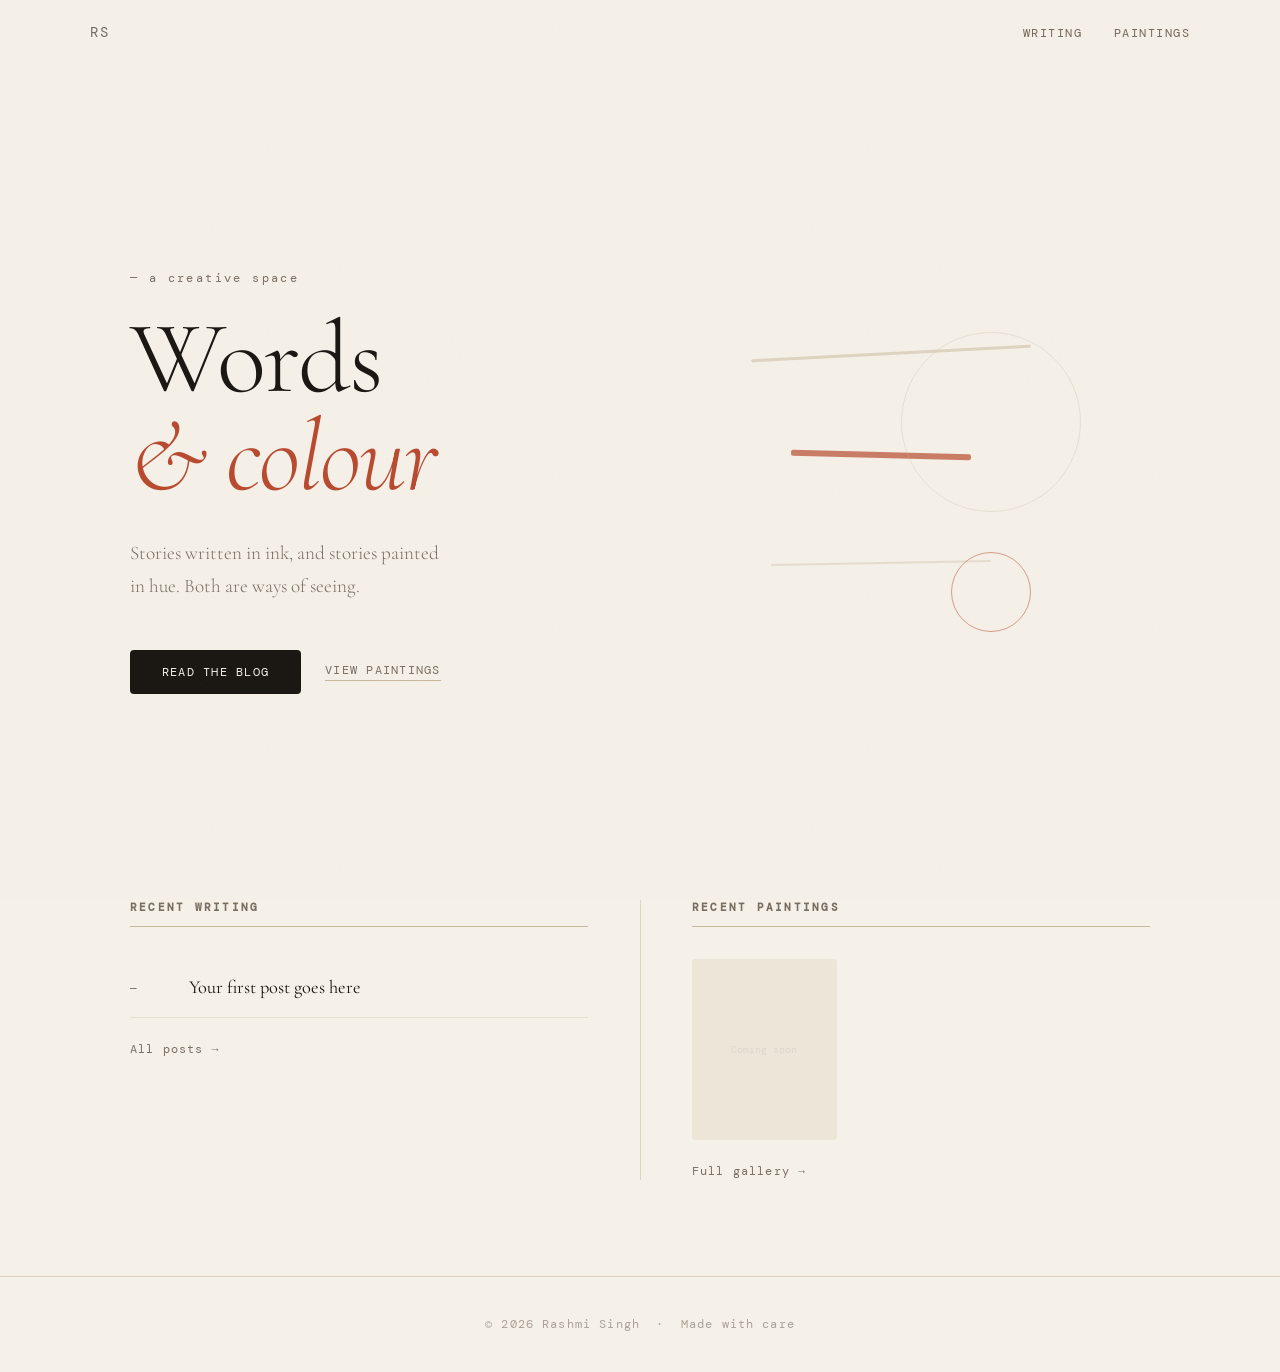
==== index.html @ 6bf6be03 "Add site structure for blogs and paintings" ====
<!DOCTYPE html>
<html lang="en">
<head>
  <meta charset="UTF-8" />
  <meta name="viewport" content="width=device-width, initial-scale=1.0"/>
  <title>Rashmi Singh — Words & Art</title>
  <link rel="preconnect" href="https://fonts.googleapis.com">
  <link href="https://fonts.googleapis.com/css2?family=Cormorant+Garamond:ital,wght@0,300;0,400;0,600;1,300;1,400&family=DM+Mono:wght@300;400&display=swap" rel="stylesheet">
  <link rel="stylesheet" href="assets/css/styles.css">
</head>
<body>

  <div class="noise"></div>

  <header class="site-header">
    <div class="header-inner">
      <a href="index.html" class="wordmark">RS</a>
      <nav>
        <a href="blogs/index.html">Writing</a>
        <a href="paintings/index.html">Paintings</a>
      </nav>
    </div>
  </header>

  <main class="hero">
    <div class="hero-text">
      <p class="eyebrow">— a creative space</p>
      <h1>Words<br/><em>&amp; colour</em></h1>
      <p class="tagline">Stories written in ink, and stories painted in hue. Both are ways of seeing.</p>
      <div class="cta-row">
        <a href="blogs/index.html" class="cta-primary">Read the blog</a>
        <a href="paintings/index.html" class="cta-secondary">View paintings</a>
      </div>
    </div>
    <div class="hero-visual">
      <div class="canvas-deco">
        <div class="stroke s1"></div>
        <div class="stroke s2"></div>
        <div class="stroke s3"></div>
        <div class="circle c1"></div>
        <div class="circle c2"></div>
      </div>
    </div>
  </main>

  <section class="recent-row">
    <div class="recent-col">
      <h2 class="section-label">Recent Writing</h2>
      <ul class="post-list" id="recent-blogs">
        <li class="post-item placeholder">
          <span class="post-date">—</span>
          <a href="blogs/posts/_template.html" class="post-title">Your first post goes here</a>
        </li>
      </ul>
      <a href="blogs/index.html" class="see-all">All posts →</a>
    </div>
    <div class="divider-v"></div>
    <div class="recent-col">
      <h2 class="section-label">Recent Paintings</h2>
      <div class="thumb-grid" id="recent-paintings">
        <div class="thumb-placeholder">
          <span>Coming soon</span>
        </div>
      </div>
      <a href="paintings/index.html" class="see-all">Full gallery →</a>
    </div>
  </section>

  <footer class="site-footer">
    <p>© <span id="yr"></span> Rashmi Singh &nbsp;·&nbsp; Made with care</p>
  </footer>

  <script src="assets/js/main.js"></script>
  <script>document.getElementById('yr').textContent = new Date().getFullYear();</script>
</body>
</html>
---- assets/css/styles.css ----
/* ===== DESIGN TOKENS ===== */
:root {
  --ink:       #1a1612;
  --paper:     #f5f0e8;
  --warm-mid:  #c8b89a;
  --accent:    #b84a2e;
  --muted:     #7a6e61;
  --serif:     'Cormorant Garamond', Georgia, serif;
  --mono:      'DM Mono', monospace;
  --radius:    4px;
  --max-w:     1100px;
  --ease:      cubic-bezier(0.25, 0.46, 0.45, 0.94);
}

/* ===== RESET ===== */
*, *::before, *::after { box-sizing: border-box; margin: 0; padding: 0; }
html { scroll-behavior: smooth; }
body {
  font-family: var(--serif);
  background: var(--paper);
  color: var(--ink);
  min-height: 100vh;
  overflow-x: hidden;
}
a { color: inherit; text-decoration: none; }
img { display: block; max-width: 100%; }

/* ===== NOISE OVERLAY ===== */
.noise {
  pointer-events: none;
  position: fixed;
  inset: 0;
  z-index: 999;
  opacity: 0.025;
  background-image: url("data:image/svg+xml,%3Csvg viewBox='0 0 200 200' xmlns='http://www.w3.org/2000/svg'%3E%3Cfilter id='n'%3E%3CfeTurbulence type='fractalNoise' baseFrequency='0.9' numOctaves='4' stitchTiles='stitch'/%3E%3C/filter%3E%3Crect width='100%25' height='100%25' filter='url(%23n)'/%3E%3C/svg%3E");
  background-size: 150px;
}

/* ===== HEADER ===== */
.site-header {
  position: fixed;
  top: 0; left: 0; right: 0;
  z-index: 100;
  mix-blend-mode: multiply;
  padding: 1.5rem 2.5rem;
}
.header-inner {
  max-width: var(--max-w);
  margin: 0 auto;
  display: flex;
  justify-content: space-between;
  align-items: center;
}
.wordmark {
  font-family: var(--mono);
  font-size: 0.85rem;
  letter-spacing: 0.15em;
  color: var(--ink);
  opacity: 0.6;
  transition: opacity 0.2s;
}
.wordmark:hover { opacity: 1; }
nav { display: flex; gap: 2rem; }
nav a {
  font-family: var(--mono);
  font-size: 0.75rem;
  letter-spacing: 0.12em;
  text-transform: uppercase;
  color: var(--muted);
  transition: color 0.2s;
  position: relative;
}
nav a::after {
  content: '';
  position: absolute;
  bottom: -2px; left: 0; right: 0;
  height: 1px;
  background: var(--accent);
  transform: scaleX(0);
  transform-origin: left;
  transition: transform 0.3s var(--ease);
}
nav a:hover { color: var(--ink); }
nav a:hover::after { transform: scaleX(1); }

/* ===== HERO ===== */
.hero {
  min-height: 100vh;
  display: grid;
  grid-template-columns: 1fr 1fr;
  align-items: center;
  max-width: var(--max-w);
  margin: 0 auto;
  padding: 8rem 2.5rem 4rem;
  gap: 4rem;
}
.eyebrow {
  font-family: var(--mono);
  font-size: 0.75rem;
  letter-spacing: 0.2em;
  color: var(--muted);
  margin-bottom: 1.5rem;
}
.hero-text h1 {
  font-size: clamp(4rem, 8vw, 7rem);
  font-weight: 300;
  line-height: 0.95;
  letter-spacing: -0.02em;
  margin-bottom: 2rem;
}
.hero-text h1 em {
  font-style: italic;
  color: var(--accent);
}
.tagline {
  font-size: 1.2rem;
  font-weight: 300;
  color: var(--muted);
  line-height: 1.7;
  max-width: 36ch;
  margin-bottom: 3rem;
}
.cta-row { display: flex; gap: 1.5rem; align-items: center; flex-wrap: wrap; }
.cta-primary {
  font-family: var(--mono);
  font-size: 0.78rem;
  letter-spacing: 0.1em;
  text-transform: uppercase;
  background: var(--ink);
  color: var(--paper);
  padding: 0.85rem 2rem;
  border-radius: var(--radius);
  transition: background 0.2s, transform 0.2s;
}
.cta-primary:hover { background: var(--accent); transform: translateY(-1px); }
.cta-secondary {
  font-family: var(--mono);
  font-size: 0.78rem;
  letter-spacing: 0.1em;
  text-transform: uppercase;
  color: var(--muted);
  border-bottom: 1px solid var(--warm-mid);
  padding-bottom: 2px;
  transition: color 0.2s, border-color 0.2s;
}
.cta-secondary:hover { color: var(--ink); border-color: var(--ink); }

/* ===== HERO VISUAL / DECO ===== */
.hero-visual {
  display: flex;
  align-items: center;
  justify-content: center;
  animation: fadeUp 1.2s var(--ease) 0.3s both;
}
.canvas-deco {
  position: relative;
  width: 360px;
  height: 420px;
}
.stroke {
  position: absolute;
  border-radius: 2px;
  background: var(--warm-mid);
}
.s1 { width: 280px; height: 3px; top: 80px; left: 20px; opacity: 0.5; transform: rotate(-3deg); }
.s2 { width: 180px; height: 6px; top: 180px; left: 60px; background: var(--accent); opacity: 0.7; transform: rotate(1.5deg); }
.s3 { width: 220px; height: 2px; top: 290px; left: 40px; opacity: 0.35; transform: rotate(-1deg); }
.circle {
  position: absolute;
  border-radius: 50%;
  border: 1.5px solid var(--warm-mid);
}
.c1 { width: 180px; height: 180px; top: 60px; right: 10px; opacity: 0.3; }
.c2 { width: 80px; height: 80px; bottom: 60px; right: 60px; border-color: var(--accent); opacity: 0.5; }

/* ===== RECENT ROW ===== */
.recent-row {
  max-width: var(--max-w);
  margin: 0 auto 6rem;
  padding: 0 2.5rem;
  display: grid;
  grid-template-columns: 1fr 40px 1fr;
  gap: 2rem;
}
.divider-v {
  border-left: 1px solid var(--warm-mid);
  margin: 0 auto;
  opacity: 0.5;
}
.section-label {
  font-family: var(--mono);
  font-size: 0.7rem;
  letter-spacing: 0.2em;
  text-transform: uppercase;
  color: var(--muted);
  margin-bottom: 2rem;
  padding-bottom: 0.75rem;
  border-bottom: 1px solid var(--warm-mid);
}
.post-list { list-style: none; }
.post-item {
  display: flex;
  gap: 1.5rem;
  align-items: baseline;
  padding: 1rem 0;
  border-bottom: 1px solid rgba(200,184,154,0.3);
}
.post-date {
  font-family: var(--mono);
  font-size: 0.7rem;
  color: var(--muted);
  min-width: 5ch;
  white-space: nowrap;
}
.post-title {
  font-size: 1.15rem;
  font-weight: 400;
  line-height: 1.4;
  transition: color 0.2s;
}
.post-title:hover { color: var(--accent); }
.see-all {
  display: inline-block;
  margin-top: 1.5rem;
  font-family: var(--mono);
  font-size: 0.72rem;
  letter-spacing: 0.1em;
  color: var(--muted);
  transition: color 0.2s;
}
.see-all:hover { color: var(--accent); }

/* ===== THUMB GRID ===== */
.thumb-grid {
  display: grid;
  grid-template-columns: repeat(auto-fill, minmax(120px, 1fr));
  gap: 0.75rem;
}
.thumb-placeholder {
  aspect-ratio: 4/5;
  background: var(--warm-mid);
  opacity: 0.2;
  border-radius: var(--radius);
  display: flex;
  align-items: center;
  justify-content: center;
  font-family: var(--mono);
  font-size: 0.65rem;
  color: var(--muted);
}
.painting-thumb {
  aspect-ratio: 4/5;
  object-fit: cover;
  border-radius: var(--radius);
  transition: transform 0.3s var(--ease), box-shadow 0.3s;
}
.painting-thumb:hover {
  transform: translateY(-4px);
  box-shadow: 0 12px 32px rgba(26,22,18,0.15);
}

/* ===== FOOTER ===== */
.site-footer {
  text-align: center;
  padding: 2.5rem;
  font-family: var(--mono);
  font-size: 0.72rem;
  letter-spacing: 0.1em;
  color: var(--muted);
  border-top: 1px solid var(--warm-mid);
  opacity: 0.6;
}

/* ===== PAGE TITLES (shared across sub-pages) ===== */
.page-hero {
  max-width: var(--max-w);
  margin: 0 auto;
  padding: 9rem 2.5rem 3rem;
}
.page-hero h1 {
  font-size: clamp(3rem, 6vw, 5.5rem);
  font-weight: 300;
  letter-spacing: -0.02em;
  line-height: 1;
}
.page-hero h1 em { font-style: italic; color: var(--accent); }
.page-hero p {
  margin-top: 1.5rem;
  font-size: 1.1rem;
  font-weight: 300;
  color: var(--muted);
  max-width: 50ch;
}

/* ===== BLOG LISTING ===== */
.blog-list {
  max-width: var(--max-w);
  margin: 0 auto 6rem;
  padding: 0 2.5rem;
  list-style: none;
}
.blog-entry {
  display: grid;
  grid-template-columns: 80px 1fr;
  gap: 2rem;
  padding: 2.5rem 0;
  border-bottom: 1px solid rgba(200,184,154,0.4);
  align-items: start;
  transition: opacity 0.2s;
}
.blog-entry:hover { opacity: 0.85; }
.blog-entry-date {
  font-family: var(--mono);
  font-size: 0.68rem;
  letter-spacing: 0.1em;
  color: var(--muted);
  padding-top: 0.4rem;
}
.blog-entry-title {
  font-size: 1.6rem;
  font-weight: 400;
  margin-bottom: 0.5rem;
  line-height: 1.2;
}
.blog-entry-title:hover { color: var(--accent); }
.blog-entry-excerpt {
  font-size: 1rem;
  font-weight: 300;
  color: var(--muted);
  line-height: 1.7;
}
.blog-entry-tag {
  display: inline-block;
  margin-top: 0.75rem;
  font-family: var(--mono);
  font-size: 0.65rem;
  letter-spacing: 0.15em;
  text-transform: uppercase;
  border: 1px solid var(--warm-mid);
  padding: 0.2rem 0.6rem;
  border-radius: 999px;
  color: var(--muted);
}

/* ===== GALLERY GRID ===== */
.gallery-grid {
  max-width: var(--max-w);
  margin: 0 auto 6rem;
  padding: 0 2.5rem;
  columns: 3;
  column-gap: 1.25rem;
}
.gallery-item {
  break-inside: avoid;
  margin-bottom: 1.25rem;
  position: relative;
  overflow: hidden;
  border-radius: var(--radius);
  cursor: pointer;
}
.gallery-item img {
  width: 100%;
  display: block;
  transition: transform 0.5s var(--ease);
}
.gallery-item:hover img { transform: scale(1.04); }
.gallery-caption {
  position: absolute;
  inset: 0;
  background: linear-gradient(to top, rgba(26,22,18,0.75) 0%, transparent 60%);
  opacity: 0;
  transition: opacity 0.3s;
  display: flex;
  align-items: flex-end;
  padding: 1.25rem;
}
.gallery-item:hover .gallery-caption { opacity: 1; }
.gallery-caption-text {
  color: var(--paper);
  font-size: 0.9rem;
  font-weight: 300;
  font-style: italic;
}

/* ===== BLOG POST ===== */
.post-container {
  max-width: 680px;
  margin: 0 auto 8rem;
  padding: 9rem 2.5rem 0;
}
.post-meta {
  font-family: var(--mono);
  font-size: 0.72rem;
  letter-spacing: 0.12em;
  color: var(--muted);
  margin-bottom: 2.5rem;
  display: flex;
  gap: 1.5rem;
}
.post-container h1 {
  font-size: clamp(2.5rem, 5vw, 3.8rem);
  font-weight: 400;
  line-height: 1.1;
  margin-bottom: 1.5rem;
  letter-spacing: -0.01em;
}
.post-body {
  font-size: 1.125rem;
  font-weight: 300;
  line-height: 1.85;
  color: var(--ink);
}
.post-body p { margin-bottom: 1.5rem; }
.post-body h2 { font-size: 1.5rem; font-weight: 400; margin: 3rem 0 1rem; }
.post-body blockquote {
  border-left: 3px solid var(--accent);
  padding-left: 1.5rem;
  margin: 2rem 0;
  font-style: italic;
  color: var(--muted);
  font-size: 1.2rem;
}
.back-link {
  display: inline-flex;
  align-items: center;
  gap: 0.5rem;
  font-family: var(--mono);
  font-size: 0.72rem;
  letter-spacing: 0.1em;
  color: var(--muted);
  margin-bottom: 3rem;
  transition: color 0.2s;
}
.back-link:hover { color: var(--accent); }

/* ===== ANIMATIONS ===== */
@keyframes fadeUp {
  from { opacity: 0; transform: translateY(20px); }
  to   { opacity: 1; transform: translateY(0); }
}
.hero-text { animation: fadeUp 1s var(--ease) 0.1s both; }
.recent-row { animation: fadeUp 1s var(--ease) 0.4s both; }

/* ===== RESPONSIVE ===== */
@media (max-width: 768px) {
  .hero {
    grid-template-columns: 1fr;
    padding: 7rem 1.5rem 3rem;
    min-height: auto;
  }
  .hero-visual { display: none; }
  .recent-row {
    grid-template-columns: 1fr;
    padding: 0 1.5rem;
  }
  .divider-v { display: none; }
  .gallery-grid { columns: 2; padding: 0 1.5rem; }
  .site-header { padding: 1.25rem 1.5rem; }
}
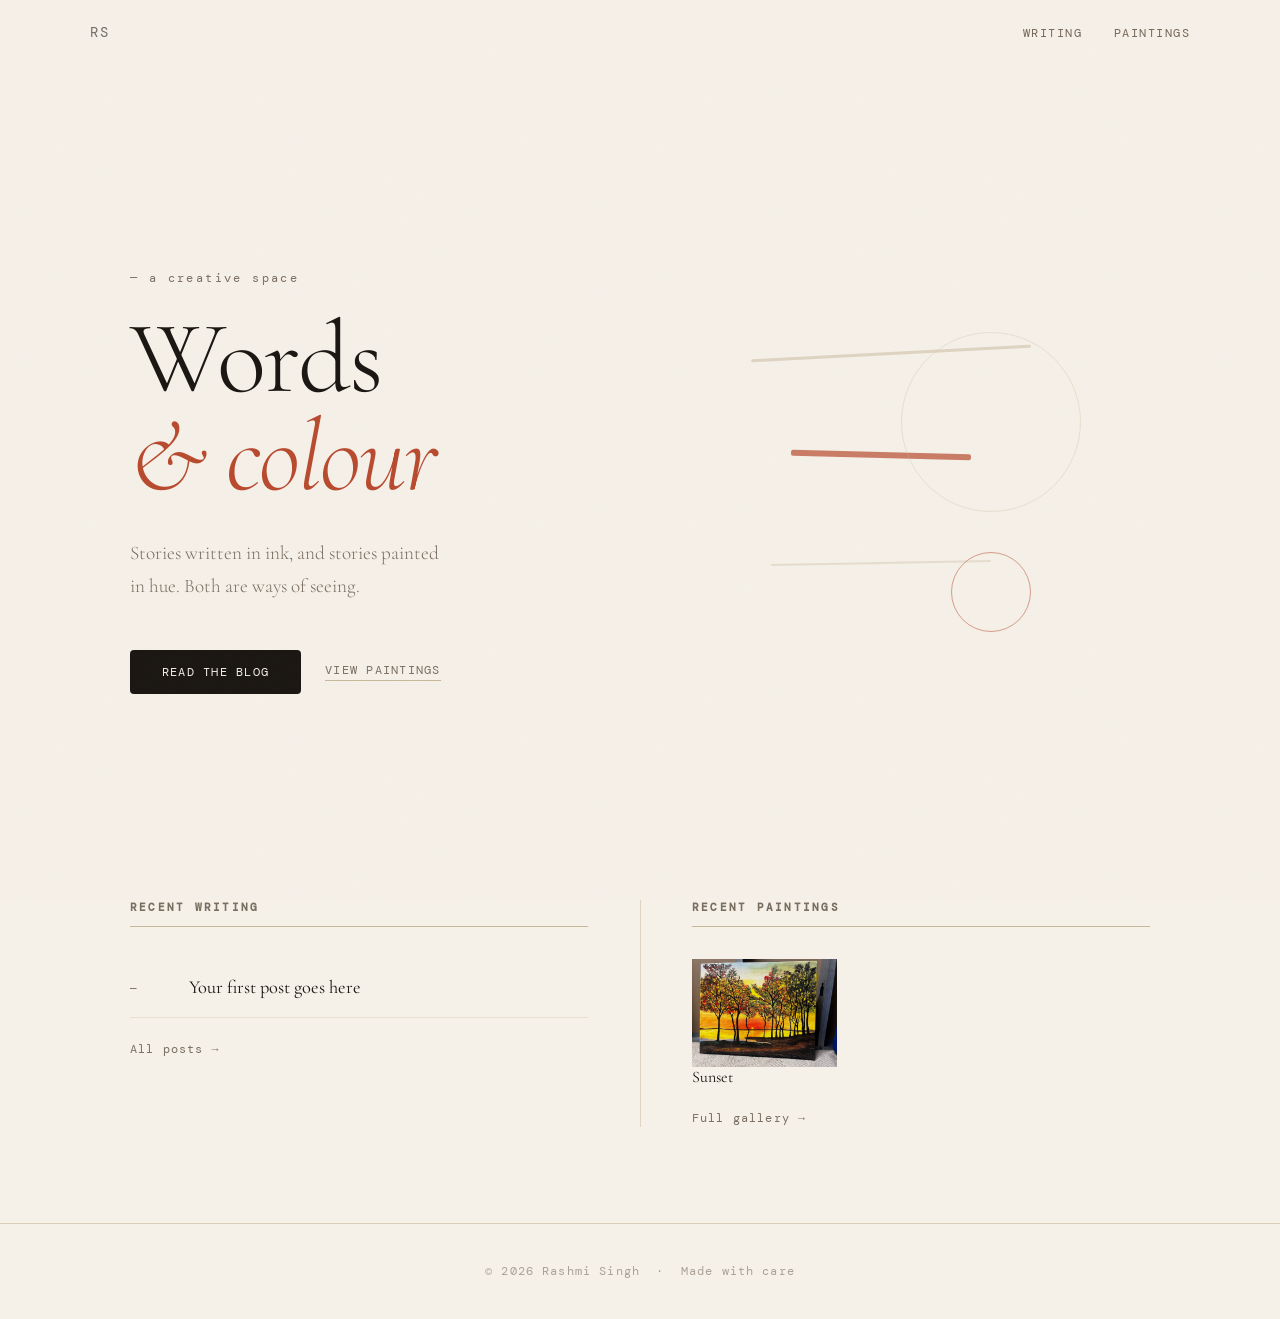
==== commit 9de6008b: "Add Sunset painting to gallery" ====
--- a/index.html
+++ b/index.html
@@ -9,9 +9,7 @@
   <link rel="stylesheet" href="assets/css/styles.css">
 </head>
 <body>
-
   <div class="noise"></div>
-
   <header class="site-header">
     <div class="header-inner">
       <a href="index.html" class="wordmark">RS</a>
@@ -21,7 +19,6 @@
       </nav>
     </div>
   </header>
-
   <main class="hero">
     <div class="hero-text">
       <p class="eyebrow">— a creative space</p>
@@ -42,7 +39,6 @@
       </div>
     </div>
   </main>
-
   <section class="recent-row">
     <div class="recent-col">
       <h2 class="section-label">Recent Writing</h2>
@@ -58,18 +54,21 @@
     <div class="recent-col">
       <h2 class="section-label">Recent Paintings</h2>
       <div class="thumb-grid" id="recent-paintings">
-        <div class="thumb-placeholder">
-          <span>Coming soon</span>
-        </div>
+        <a href="paintings/index.html" class="thumb-link">
+          <img
+            src="paintings/images/Sunset.jpg"
+            alt="Sunset — a painting by Rashmi Singh"
+            class="thumb-img"
+          />
+          <span class="thumb-caption">Sunset</span>
+        </a>
       </div>
       <a href="paintings/index.html" class="see-all">Full gallery →</a>
     </div>
   </section>
-
   <footer class="site-footer">
     <p>© <span id="yr"></span> Rashmi Singh &nbsp;·&nbsp; Made with care</p>
   </footer>
-
   <script src="assets/js/main.js"></script>
   <script>document.getElementById('yr').textContent = new Date().getFullYear();</script>
 </body>
